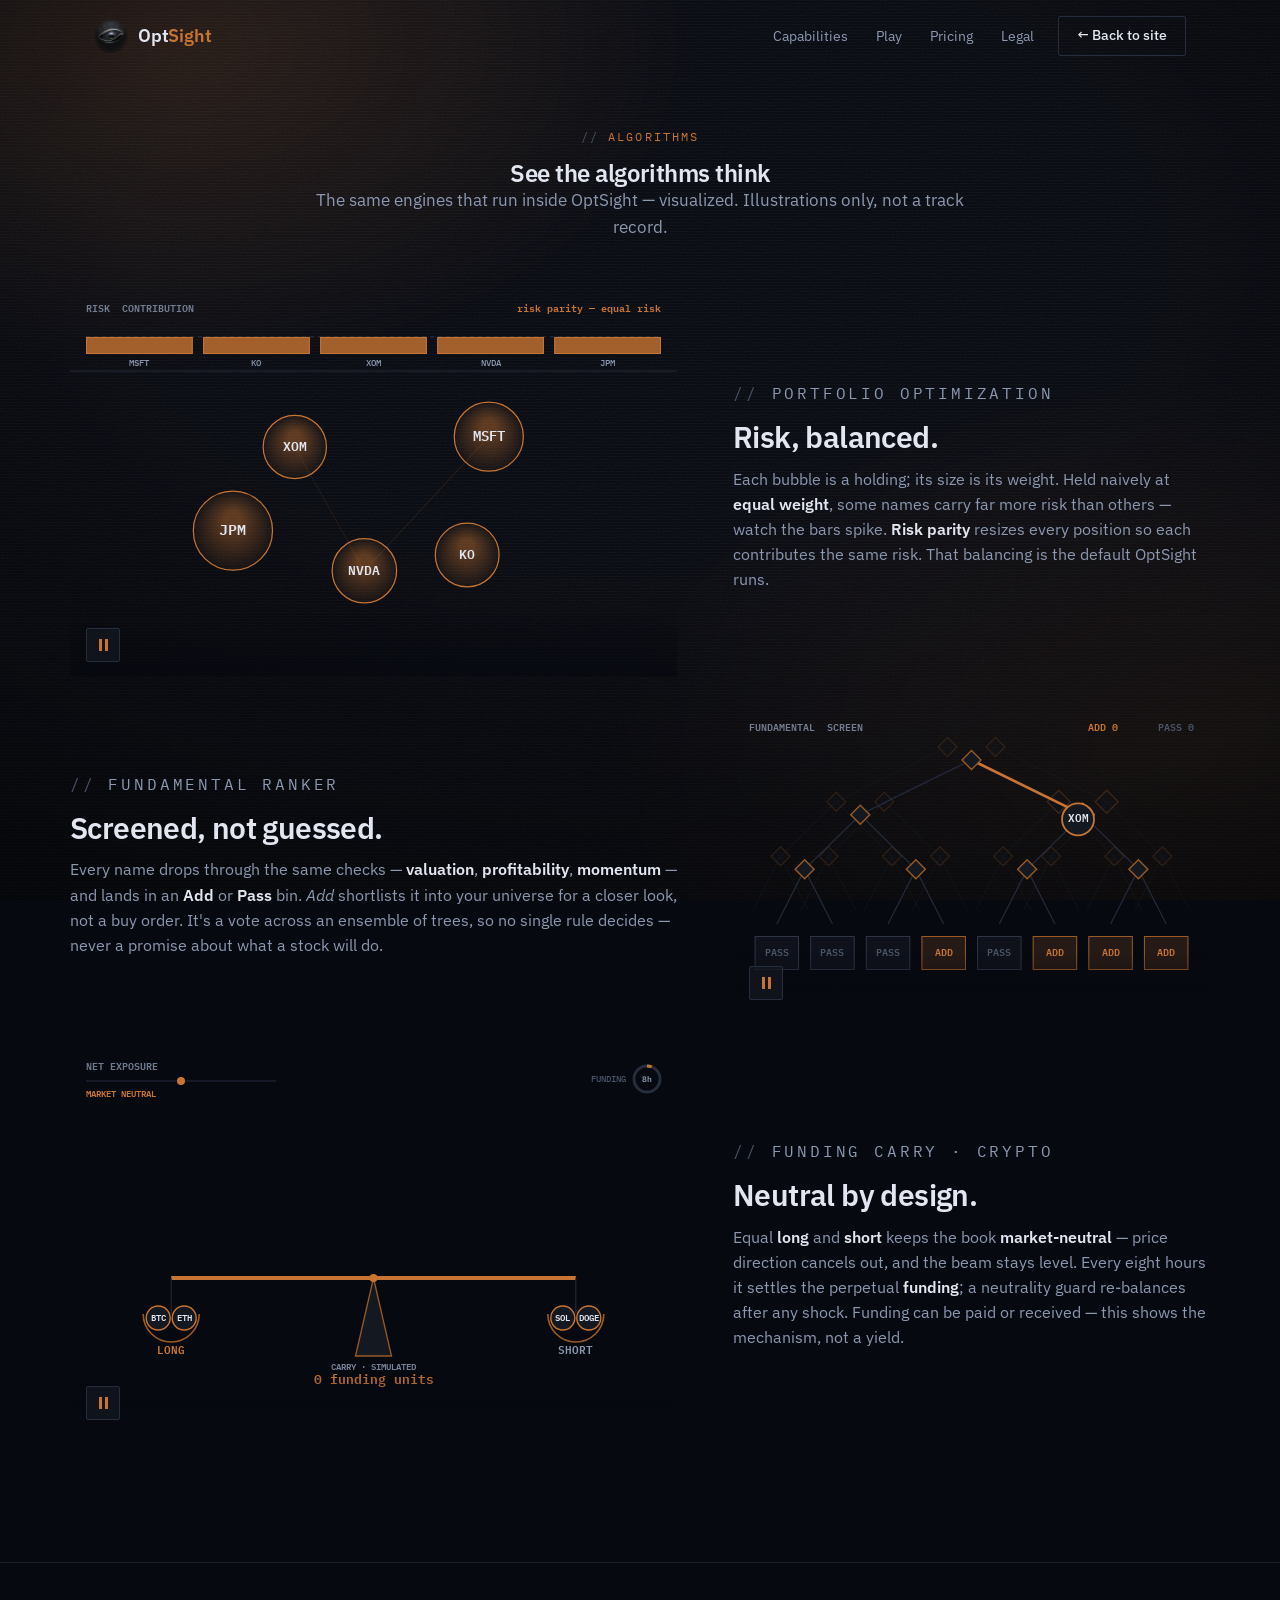
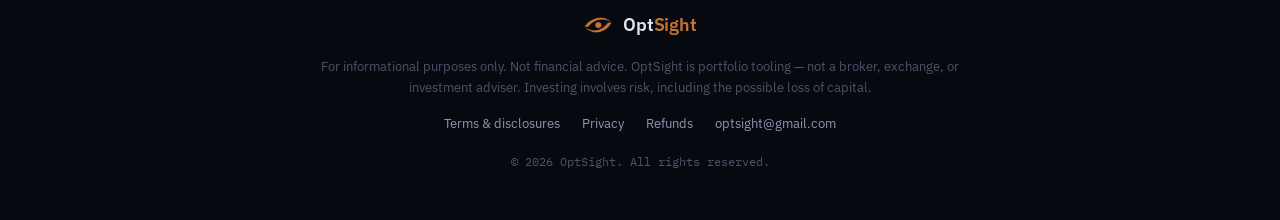
==== algorithms.html @ f640161e "Publish the OptSight marketing site Static, self-contained (no build step). Homepage, algorithm visu" ====
<!DOCTYPE html>
<html lang="en">
<head>
  <meta charset="UTF-8" />
  <meta name="viewport" content="width=device-width, initial-scale=1.0" />
  <title>See the algorithms think — OptSight</title>
  <meta name="description" content="The same engines that run inside OptSight, visualized: risk-parity optimization, the fundamental ranker, and market-neutral funding carry. Interactive, in-browser illustrations — not a track record." />

  <link rel="icon" type="image/png" href="assets/favicon.png" />
  <meta name="theme-color" content="#070910" />

  <link rel="preconnect" href="https://fonts.googleapis.com" />
  <link rel="preconnect" href="https://fonts.gstatic.com" crossorigin />
  <link href="https://fonts.googleapis.com/css2?family=IBM+Plex+Mono:wght@400;500;600&family=IBM+Plex+Sans:wght@400;500;600;700&display=swap" rel="stylesheet" />

  <link rel="stylesheet" href="styles.css" />
</head>
<body>

  <!-- ─────────────── AMBIENT BACKGROUND ─────────────── -->
  <div class="fx" aria-hidden="true">
    <div class="fx__glow"></div>
    <div class="fx__grain"></div>
    <div class="fx__scan"></div>
    <div class="fx__vignette"></div>
  </div>

  <!-- ───────────────────────── NAV ───────────────────────── -->
  <header class="nav" id="nav">
    <div class="nav__inner">
      <a class="brand" href="index.html" aria-label="OptSight home">
        <img class="logo-gif" src="assets/animated_logo_loop.gif" alt="" width="400" height="400" aria-hidden="true" loading="eager" decoding="async" />
        <span class="brand__name">Opt<span class="brand__accent">Sight</span></span>
      </a>
      <nav class="nav__links" aria-label="Primary">
        <a href="index.html#capabilities">Capabilities</a>
        <a href="play.html">Play</a>
        <a href="index.html#pricing">Pricing</a>
        <a href="index.html#legal">Legal</a>
      </nav>
      <a href="index.html" class="btn btn--ghost btn--sm">← Back to site</a>
    </div>
  </header>

  <main id="top">

    <!-- ───────────────────────── ALGORITHMS (algorithm visualizations) ───────────────────────── -->
    <section class="section" id="algorithms">
      <div class="section__head reveal">
        <p class="eyebrow">Algorithms</p>
        <h1>See the algorithms think</h1>
        <p class="section__lead">
          The same engines that run inside OptSight — visualized. Illustrations only, not a track record.
        </p>
      </div>

      <div class="viz-rows">
        <figure class="viz reveal" data-viz="optimize">
          <div class="viz__stage">
            <canvas class="viz__canvas" aria-hidden="true"></canvas>
            <div class="viz__ui"></div>
          </div>
          <figcaption class="viz__cap">
            <p class="eyebrow">Portfolio optimization</p>
            <h3>Risk, balanced.</h3>
            <p>
              Each bubble is a holding; its size is its weight. Held naively at
              <strong>equal weight</strong>, some names carry far more risk than others —
              watch the bars spike. <strong>Risk parity</strong> resizes every position so each
              contributes the same risk. That balancing is the default OptSight runs.
            </p>
          </figcaption>
        </figure>

        <figure class="viz reveal" data-viz="tree">
          <div class="viz__stage">
            <canvas class="viz__canvas" aria-hidden="true"></canvas>
            <div class="viz__ui"></div>
          </div>
          <figcaption class="viz__cap">
            <p class="eyebrow">Fundamental ranker</p>
            <h3>Screened, not guessed.</h3>
            <p>
              Every name drops through the same checks — <strong>valuation</strong>,
              <strong>profitability</strong>, <strong>momentum</strong> — and lands in an
              <strong>Add</strong> or <strong>Pass</strong> bin. <em>Add</em> shortlists it into
              your universe for a closer look, not a buy order. It's a vote across an ensemble of
              trees, so no single rule decides — never a promise about what a stock will do.
            </p>
          </figcaption>
        </figure>

        <figure class="viz reveal" data-viz="carry">
          <div class="viz__stage">
            <canvas class="viz__canvas" aria-hidden="true"></canvas>
            <div class="viz__ui"></div>
          </div>
          <figcaption class="viz__cap">
            <p class="eyebrow">Funding carry · crypto</p>
            <h3>Neutral by design.</h3>
            <p>
              Equal <strong>long</strong> and <strong>short</strong> keeps the book
              <strong>market-neutral</strong> — price direction cancels out, and the beam stays
              level. Every eight hours it settles the perpetual <strong>funding</strong>; a
              neutrality guard re-balances after any shock. Funding can be paid or received —
              this shows the mechanism, not a yield.
            </p>
          </figcaption>
        </figure>
      </div>
    </section>

  </main>

  <!-- ───────────────────────── FOOTER ───────────────────────── -->
  <footer class="footer">
    <div class="footer__inner">
      <div class="footer__brand">
        <span class="logo-mark"></span>
        <span class="brand__name">Opt<span class="brand__accent">Sight</span></span>
      </div>
      <p class="footer__disclaimer">
        For informational purposes only. Not financial advice. OptSight is portfolio tooling —
        not a broker, exchange, or investment adviser. Investing involves risk, including the
        possible loss of capital.
      </p>
      <p class="footer__links">
        <a href="index.html#legal">Terms &amp; disclosures</a>
        <a href="index.html#legal">Privacy</a>
        <a href="index.html#legal">Refunds</a>
        <a href="mailto:optsight@gmail.com">optsight@gmail.com</a>
      </p>
      <p class="footer__copy">© <span data-year>2026</span> OptSight. All rights reserved.</p>
    </div>
  </footer>

  <div class="toast" id="toast" role="status" aria-live="polite"></div>

  <script src="fx-core.js" defer></script>
  <script src="main.js" defer></script>
  <script src="viz.js" defer></script>
</body>
</html>
---- styles.css ----
/* ===================================================================
   OptSight landing — brand tokens mirror src/styles/tokens.css
   =================================================================== */
:root {
  --canvas: #070910;
  --panel:  #0e1117;
  --raised: #141820;
  --hover:  #1a1f2b;

  --accent:      #c87533;
  --accent-dim:  #9a5a26;
  --accent-glow: rgba(200, 117, 51, 0.15);
  --danger:  #ff3b3b;
  --success: #00d084;
  --warning: #f0a500;
  --muted:   #4a5568;

  --text-primary:   #e2e6f0;
  --text-secondary: #8c98b0;

  --border:        #1a1f2b;
  --border-strong: #262d3d;

  --font-mono: "IBM Plex Mono", "Courier New", monospace;
  --font-sans: "IBM Plex Sans", system-ui, sans-serif;

  --radius: 2px;
  --maxw: 1140px;
  --ease: 160ms ease;
}

/* ---------- reset ---------- */
*, *::before, *::after { box-sizing: border-box; margin: 0; padding: 0; }
html { scroll-behavior: smooth; background: var(--canvas); }
body {
  background: transparent;
  color: var(--text-primary);
  font-family: var(--font-sans);
  font-size: 16px;
  line-height: 1.6;
  -webkit-font-smoothing: antialiased;
  overflow-x: hidden;
}
a { color: inherit; text-decoration: none; }
h1, h2, h3 { font-weight: 600; line-height: 1.12; letter-spacing: -0.02em; }
img, svg { display: block; }
::selection { background: var(--accent); color: #fff; }

/* ---------- shared bits ---------- */
.accent { color: var(--accent); }

.eyebrow {
  font-family: var(--font-mono);
  font-size: 0.72rem;
  text-transform: uppercase;
  letter-spacing: 0.18em;
  color: var(--accent);
  margin-bottom: 14px;
}
.eyebrow::before { content: "// "; color: var(--muted); font-weight: 400; }

/* blinking terminal caret */
.caret {
  display: inline-block;
  width: 7px;
  height: 1.05em;
  margin-left: 7px;
  background: var(--accent);
  vertical-align: -2px;
  animation: blink 1.05s steps(1) infinite;
}

.logo-mark {
  display: inline-block;
  width: 30px;
  aspect-ratio: 644 / 389;
  background: var(--accent);
  -webkit-mask: url(assets/logo-eye.png) center / contain no-repeat;
          mask: url(assets/logo-eye.png) center / contain no-repeat;
  flex: none;
}
.logo-mark--xl { width: clamp(180px, 28vw, 320px); }

/* animated chrome eye — brand mark in the top banner */
.logo-gif {
  width: 34px;
  height: 34px;
  object-fit: contain;
  flex: none;
  /* dissolve the gif's dark square plate so it blends into the bar */
  -webkit-mask-image: radial-gradient(circle at 50% 50%, #000 52%, transparent 74%);
          mask-image: radial-gradient(circle at 50% 50%, #000 52%, transparent 74%);
  filter: contrast(1.05) drop-shadow(0 0 8px rgba(200, 117, 51, 0.25));
}

/* ---------- buttons ---------- */
.btn {
  display: inline-flex;
  align-items: center;
  justify-content: center;
  gap: 8px;
  font-family: var(--font-sans);
  font-size: 0.95rem;
  font-weight: 500;
  padding: 13px 26px;
  border-radius: var(--radius);
  border: 1px solid transparent;
  cursor: pointer;
  transition: transform var(--ease), background var(--ease),
              border-color var(--ease), box-shadow var(--ease);
  white-space: nowrap;
}
.btn--sm { padding: 8px 18px; font-size: 0.85rem; }
.btn--block { width: 100%; }
.btn--primary {
  background: var(--accent);
  color: #0a0a0a;
  font-weight: 600;
  box-shadow: 0 0 0 0 var(--accent-glow);
}
.btn--primary:hover {
  background: #d98341;
  transform: translateY(-2px);
  box-shadow: 0 10px 30px -8px var(--accent-glow);
}
.btn--ghost {
  background: transparent;
  color: var(--text-primary);
  border-color: var(--border-strong);
}
.btn--ghost:hover {
  border-color: var(--accent);
  color: var(--accent);
  transform: translateY(-2px);
}

/* ===================================================================
   AMBIENT BACKGROUND FX  (fixed, behind all content)
   underground texture: drifting copper aurora + film grain + scanlines + vignette
   =================================================================== */
.fx {
  position: fixed;
  inset: 0;
  z-index: -1;            /* above html bg, below content */
  pointer-events: none;
  overflow: hidden;
}
.fx__glow {
  position: absolute;
  inset: -25%;
  background:
    radial-gradient(38% 34% at 26% 20%, rgba(200, 117, 51, 0.16), transparent 70%),
    radial-gradient(44% 38% at 80% 72%, rgba(200, 117, 51, 0.10), transparent 72%);
  filter: blur(12px);
  animation: aurora 24s ease-in-out infinite alternate;
}
.fx__grain {
  position: absolute;
  inset: -50%;
  background-image: url("data:image/svg+xml,<svg xmlns='http://www.w3.org/2000/svg' width='220' height='220'><filter id='n'><feTurbulence type='fractalNoise' baseFrequency='0.82' numOctaves='2' stitchTiles='stitch'/><feColorMatrix type='saturate' values='0'/></filter><rect width='100%25' height='100%25' filter='url(%23n)'/></svg>");
  background-size: 220px 220px;
  opacity: 0.06;
  mix-blend-mode: overlay;
  animation: grain 0.5s steps(5) infinite;
}
.fx__scan {
  position: absolute;
  inset: 0;
  opacity: 0.5;
  mix-blend-mode: overlay;
  background-image: repeating-linear-gradient(
    to bottom, rgba(255, 255, 255, 0.035) 0 1px, transparent 1px 3px);
  animation: flicker 7s steps(1) infinite;   /* faint CRT instability */
}
.fx__vignette {
  position: absolute;
  inset: 0;
  background: radial-gradient(ellipse 100% 88% at 50% 28%,
    transparent 38%, rgba(0, 0, 0, 0.55) 100%);
}

/* ===================================================================
   NAV
   =================================================================== */
.nav {
  position: fixed;
  inset: 0 0 auto 0;
  z-index: 50;
  background: rgba(7, 9, 16, 0);
  border-bottom: 1px solid transparent;
  transition: background var(--ease), border-color var(--ease), backdrop-filter var(--ease);
}
.nav.is-scrolled {
  background: rgba(7, 9, 16, 0.82);
  backdrop-filter: blur(10px);
  border-bottom-color: var(--border);
}
.nav__inner {
  max-width: var(--maxw);
  margin: 0 auto;
  padding: 16px 24px;
  display: flex;
  align-items: center;
  gap: 24px;
}
.brand { display: inline-flex; align-items: center; gap: 10px; }
.brand__name { font-weight: 600; font-size: 1.1rem; letter-spacing: -0.01em; }
.brand__accent { color: var(--accent); }
.nav__links {
  display: flex;
  gap: 28px;
  margin-left: auto;
  font-size: 0.9rem;
  color: var(--text-secondary);
}
.nav__links a { transition: color var(--ease); }
.nav__links a:hover { color: var(--text-primary); }

/* ===================================================================
   HERO
   =================================================================== */
.hero {
  position: relative;
  min-height: 92vh;
  display: flex;
  align-items: center;
  justify-content: center;
  text-align: center;
  padding: 140px 24px 80px;
  overflow: hidden;
}
.hero__content { position: relative; z-index: 1; max-width: 760px; }

/* the eyebrow tagline types itself out on load (inherits the eyebrow's copper) */
.typed { color: inherit; }

/* RGB-split glitch on hover — wordmark and animated logo (not the title) */
.brand:hover .brand__name { animation: glitch 0.42s steps(2) infinite; }
.brand:hover .logo-gif { animation: logo-glitch 0.42s steps(2) infinite; }
.hero__title {
  font-size: clamp(2.6rem, 7vw, 4.6rem);
  margin-bottom: 22px;
}
.hero__sub {
  font-size: clamp(1rem, 2.2vw, 1.18rem);
  color: var(--text-secondary);
  max-width: 600px;
  margin: 0 auto 34px;
}
.hero__cta { display: flex; gap: 14px; justify-content: center; flex-wrap: wrap; }
.hero__note {
  margin-top: 18px;
  font-family: var(--font-mono);
  font-size: 0.78rem;
  color: var(--muted);
  letter-spacing: 0.04em;
}

/* ===================================================================
   SECTIONS
   =================================================================== */
.section { padding: clamp(72px, 11vw, 128px) 24px; }
.section--alt { background: var(--panel); border-block: 1px solid var(--border); }
.section__head { max-width: 680px; margin: 0 auto 56px; text-align: center; }
.section__head h2 { font-size: clamp(1.7rem, 4vw, 2.5rem); margin-bottom: 14px; }
.section__lead { color: var(--text-secondary); font-size: 1.05rem; }
.section__lead strong { color: var(--text-primary); font-weight: 600; }

/* ---------- capability cards ---------- */
.cards {
  max-width: var(--maxw);
  margin: 0 auto;
  display: grid;
  grid-template-columns: repeat(auto-fit, minmax(250px, 1fr));
  gap: 16px;
}
.card {
  background: var(--raised);
  border: 1px solid var(--border);
  border-radius: var(--radius);
  padding: 28px 24px;
  transition: transform var(--ease), border-color var(--ease), background var(--ease);
}
.card:hover {
  transform: translateY(-3px);
  border-color: var(--border-strong);
  background: var(--hover);
}
.card h3 { font-size: 1.1rem; margin-bottom: 10px; }
.card p { color: var(--text-secondary); font-size: 0.92rem; line-height: 1.55; }
.card__brokers { list-style: none; margin-top: 14px; display: grid; gap: 7px; }
.card__brokers li { font-size: 0.86rem; color: var(--text-primary); }
.card__brokers-cat {
  display: inline-block; min-width: 52px; margin-right: 6px;
  font-family: var(--font-mono); font-size: 0.64rem; text-transform: uppercase;
  letter-spacing: 0.12em; color: var(--accent);
}
.card__icon {
  display: block;
  width: 26px; height: 26px;
  margin-bottom: 18px;
  background: var(--accent);
  -webkit-mask-repeat: no-repeat; mask-repeat: no-repeat;
  -webkit-mask-position: center; mask-position: center;
  -webkit-mask-size: contain;   mask-size: contain;
}
.card__icon[data-icon="optimize"]  { -webkit-mask-image: var(--i-optimize);  mask-image: var(--i-optimize); }
.card__icon[data-icon="signal"]    { -webkit-mask-image: var(--i-signal);    mask-image: var(--i-signal); }
.card__icon[data-icon="ai"]        { -webkit-mask-image: var(--i-ai);        mask-image: var(--i-ai); }
.card__icon[data-icon="broker"]    { -webkit-mask-image: var(--i-broker);    mask-image: var(--i-broker); }
.card__icon[data-icon="analytics"] { -webkit-mask-image: var(--i-analytics); mask-image: var(--i-analytics); }
.card__icon[data-icon="pool"]      { -webkit-mask-image: var(--i-pool);      mask-image: var(--i-pool); }
.card__icon[data-icon="guard"]     { -webkit-mask-image: var(--i-guard);     mask-image: var(--i-guard); }
.card__icon[data-icon="lock"]      { -webkit-mask-image: var(--i-lock);      mask-image: var(--i-lock); }

/* inline stroke-SVG icons (alpha-masked → tinted copper) */
:root {
  --i-optimize:  url("data:image/svg+xml;utf8,<svg xmlns='http://www.w3.org/2000/svg' viewBox='0 0 24 24' fill='none' stroke='black' stroke-width='1.6' stroke-linecap='round' stroke-linejoin='round'><circle cx='12' cy='12' r='7'/><circle cx='12' cy='12' r='2.5'/><path d='M12 1v4M12 19v4M1 12h4M19 12h4'/></svg>");
  --i-signal:    url("data:image/svg+xml;utf8,<svg xmlns='http://www.w3.org/2000/svg' viewBox='0 0 24 24' fill='none' stroke='black' stroke-width='1.6' stroke-linecap='round' stroke-linejoin='round'><path d='M2 16 L7 16 L9 8 L12 20 L15 12 L17 16 L22 16'/></svg>");
  --i-ai:        url("data:image/svg+xml;utf8,<svg xmlns='http://www.w3.org/2000/svg' viewBox='0 0 24 24' fill='none' stroke='black' stroke-width='1.6' stroke-linecap='round' stroke-linejoin='round'><path d='M4 4h16v11H8l-4 4z'/><path d='M9 9h6M9 12h4'/></svg>");
  --i-broker:    url("data:image/svg+xml;utf8,<svg xmlns='http://www.w3.org/2000/svg' viewBox='0 0 24 24' fill='none' stroke='black' stroke-width='1.6' stroke-linecap='round' stroke-linejoin='round'><circle cx='6' cy='6' r='2.5'/><circle cx='18' cy='18' r='2.5'/><path d='M8.5 6.5 A8 8 0 0 1 17 15.5'/></svg>");
  --i-analytics: url("data:image/svg+xml;utf8,<svg xmlns='http://www.w3.org/2000/svg' viewBox='0 0 24 24' fill='none' stroke='black' stroke-width='1.6' stroke-linecap='round' stroke-linejoin='round'><path d='M3 21h18'/><rect x='5' y='12' width='3.2' height='6'/><rect x='10.4' y='7' width='3.2' height='11'/><rect x='15.8' y='3' width='3.2' height='15'/></svg>");
  --i-pool:      url("data:image/svg+xml;utf8,<svg xmlns='http://www.w3.org/2000/svg' viewBox='0 0 24 24' fill='none' stroke='black' stroke-width='1.6' stroke-linecap='round' stroke-linejoin='round'><circle cx='9' cy='12' r='6'/><circle cx='15' cy='12' r='6'/></svg>");
  --i-guard:     url("data:image/svg+xml;utf8,<svg xmlns='http://www.w3.org/2000/svg' viewBox='0 0 24 24' fill='none' stroke='black' stroke-width='1.6' stroke-linecap='round' stroke-linejoin='round'><path d='M12 2 L20 5 V11 C20 16 16.5 19.5 12 22 C7.5 19.5 4 16 4 11 V5 Z'/><path d='M9 12l2 2 4-4'/></svg>");
  --i-lock:      url("data:image/svg+xml;utf8,<svg xmlns='http://www.w3.org/2000/svg' viewBox='0 0 24 24' fill='none' stroke='black' stroke-width='1.6' stroke-linecap='round' stroke-linejoin='round'><rect x='4.5' y='10' width='15' height='10' rx='1.5'/><path d='M8 10V7a4 4 0 0 1 8 0v3'/></svg>");
}

/* ---------- what you'll need (bring your own keys) ---------- */
.keys {
  max-width: var(--maxw);
  margin: 0 auto;
  display: grid;
  grid-template-columns: repeat(auto-fit, minmax(260px, 1fr));
  gap: 16px;
}
.keygroup {
  background: var(--raised);
  border: 1px solid var(--border);
  border-radius: var(--radius);
  padding: 24px 22px;
}
.keygroup__label {
  font-family: var(--font-mono);
  font-size: 0.66rem;
  text-transform: uppercase;
  letter-spacing: 0.14em;
  color: var(--accent);
  margin-bottom: 16px;
}
.keygroup ul { list-style: none; display: grid; gap: 12px; }
.keygroup li { display: grid; gap: 2px; }
.keygroup__name { font-size: 0.95rem; font-weight: 600; color: var(--text-primary); }
.keygroup__note { font-size: 0.82rem; color: var(--text-secondary); }
.keygroup__foot {
  margin-top: 16px;
  padding-top: 14px;
  border-top: 1px solid var(--border);
  font-size: 0.78rem;
  color: var(--muted);
}
.keys__fine {
  max-width: var(--maxw);
  margin: 22px auto 0;
  text-align: center;
  font-size: 0.82rem;
  color: var(--muted);
}

/* ---------- steps ---------- */
.steps {
  max-width: var(--maxw);
  margin: 0 auto;
  list-style: none;
  display: grid;
  grid-template-columns: repeat(auto-fit, minmax(260px, 1fr));
  gap: 20px;
}
.step {
  position: relative;
  padding: 28px 24px 28px;
  border: 1px solid var(--border);
  border-top: 2px solid var(--accent);
  border-radius: var(--radius);
  background: var(--raised);
}
.step__num {
  font-family: var(--font-mono);
  font-size: 0.85rem;
  color: var(--accent);
  letter-spacing: 0.1em;
}
.step h3 { font-size: 1.15rem; margin: 12px 0 8px; }
.step p { color: var(--text-secondary); font-size: 0.94rem; }

/* ---------- privacy ---------- */
.privacy {
  max-width: var(--maxw);
  margin: 0 auto;
  display: grid;
  grid-template-columns: 1.3fr 0.7fr;
  gap: 48px;
  align-items: center;
}
.privacy h2 { font-size: clamp(1.6rem, 3.6vw, 2.3rem); margin-bottom: 18px; }
.privacy p { color: var(--text-secondary); margin-bottom: 22px; }
.privacy strong { color: var(--text-primary); }
.privacy__mark { display: flex; justify-content: center; }
.privacy__mark .logo-mark { opacity: 0.9; filter: drop-shadow(0 0 40px var(--accent-glow)); }

.ticks { list-style: none; display: grid; gap: 10px; }
.ticks li {
  position: relative;
  padding-left: 26px;
  color: var(--text-secondary);
  font-size: 0.95rem;
}
.ticks li::before {
  content: "";
  position: absolute;
  left: 0; top: 7px;
  width: 14px; height: 14px;
  background: var(--success);
  -webkit-mask: url("data:image/svg+xml;utf8,<svg xmlns='http://www.w3.org/2000/svg' viewBox='0 0 24 24' fill='none' stroke='black' stroke-width='3' stroke-linecap='round' stroke-linejoin='round'><path d='M4 12l5 5L20 6'/></svg>") center/contain no-repeat;
          mask: url("data:image/svg+xml;utf8,<svg xmlns='http://www.w3.org/2000/svg' viewBox='0 0 24 24' fill='none' stroke='black' stroke-width='3' stroke-linecap='round' stroke-linejoin='round'><path d='M4 12l5 5L20 6'/></svg>") center/contain no-repeat;
}
.ticks--center { justify-items: start; max-width: 240px; margin: 0 auto; }

/* ---------- pricing ---------- */
.price-card {
  max-width: 380px;
  margin: 0 auto;
  background: var(--raised);
  border: 1px solid var(--border-strong);
  border-radius: var(--radius);
  padding: 36px 32px;
  text-align: center;
  box-shadow: 0 30px 80px -40px var(--accent-glow);
}
.price-card__head {
  display: inline-flex;
  align-items: center;
  gap: 10px;
  font-weight: 600;
  margin-bottom: 18px;
}
.badge {
  display: inline-block;
  margin-bottom: 18px;
  padding: 4px 11px;
  font-family: var(--font-mono);
  font-size: 0.66rem;
  text-transform: uppercase;
  letter-spacing: 0.16em;
  color: var(--accent);
  border: 1px solid var(--accent-dim);
  border-radius: var(--radius);
}
.price { display: flex; align-items: baseline; justify-content: center; gap: 10px; margin-bottom: 6px; }
.price__was {
  font-family: var(--font-mono);
  font-size: 1.15rem;
  color: var(--muted);
  text-decoration: line-through;
  text-decoration-color: var(--danger);
  align-self: center;
}
.price__amount { font-family: var(--font-mono); font-size: 3rem; font-weight: 600; color: var(--text-primary); }
.price__period { font-family: var(--font-mono); font-size: 0.85rem; color: var(--muted); }
.price__drop {
  font-family: var(--font-mono);
  font-size: 0.74rem;
  letter-spacing: 0.04em;
  color: var(--accent);
  margin-bottom: 24px;
}
.price-card .ticks { margin-bottom: 28px; }
.price-card__fine { margin-top: 14px; font-size: 0.78rem; color: var(--muted); }

.price-devices {
  display: inline-flex;
  align-items: center;
  gap: 10px;
  margin: 0 auto 24px;
  padding: 8px 14px;
  border: 1px solid var(--accent-dim);
  border-radius: var(--radius);
  background: var(--accent-glow);
}
.price-devices__icons { display: inline-flex; align-items: center; gap: 8px; color: var(--accent); }
.price-devices__icons svg { width: 22px; height: 22px; display: block; }
.price-devices__label {
  font-family: var(--font-mono);
  font-size: 0.78rem;
  letter-spacing: 0.03em;
  color: var(--text-primary);
}

/* ===================================================================
   FOOTER
   =================================================================== */
.footer { border-top: 1px solid var(--border); padding: 48px 24px; background: var(--canvas); }
.footer__inner { max-width: var(--maxw); margin: 0 auto; text-align: center; }
.footer__brand { display: inline-flex; align-items: center; gap: 10px; margin-bottom: 18px; }
.footer__disclaimer {
  max-width: 640px;
  margin: 0 auto 16px;
  font-size: 0.8rem;
  color: var(--muted);
  line-height: 1.6;
}
.footer__links {
  display: flex;
  flex-wrap: wrap;
  justify-content: center;
  gap: 8px 22px;
  margin-bottom: 18px;
  font-size: 0.8rem;
  color: var(--text-secondary);
}
.footer__links a { transition: color var(--ease); }
.footer__links a:hover { color: var(--accent); }
.footer__copy { font-family: var(--font-mono); font-size: 0.78rem; color: var(--muted); }

/* ===================================================================
   SCREENSHOTS — "Inside the app"
   =================================================================== */
.shots {
  max-width: var(--maxw);
  margin: 0 auto;
  display: grid;
  gap: clamp(48px, 7vw, 88px);
}
.shot figcaption { max-width: 640px; margin: 0 auto 20px; text-align: center; }
.shot figcaption h3 { font-size: 1.15rem; margin-bottom: 8px; }
.shot figcaption p { color: var(--text-secondary); font-size: 0.95rem; line-height: 1.6; }
.shot img {
  display: block;
  width: 100%;
  height: auto;
  border: 1px solid var(--border-strong);
  border-radius: var(--radius);
  box-shadow: 0 24px 60px rgba(0, 0, 0, 0.55);
}

/* ===================================================================
   LEGAL — terms, privacy, refunds (single canonical anchor #legal)
   =================================================================== */
.legal {
  max-width: 780px;
  margin: 0 auto;
  border: 1px solid var(--border);
  background: var(--panel);
  padding: clamp(24px, 4vw, 44px);
}
.legal__meta {
  display: flex;
  flex-wrap: wrap;
  gap: 8px 20px;
  margin-bottom: 32px;
  padding-bottom: 18px;
  border-bottom: 1px solid var(--border);
  font-family: var(--font-mono);
  font-size: 0.72rem;
  letter-spacing: 0.1em;
  text-transform: uppercase;
  color: var(--muted);
}
.legal__block + .legal__block { margin-top: 30px; }
.legal__block h3 {
  font-size: 0.95rem;
  font-weight: 600;
  letter-spacing: 0.01em;
  color: var(--text-primary);
  margin-bottom: 12px;
}
.legal__block p {
  font-size: 0.88rem;
  line-height: 1.7;
  color: var(--text-secondary);
}
.legal__block p + p { margin-top: 12px; }
.legal__block strong { color: var(--text-primary); font-weight: 600; }
.legal__block a { color: var(--accent); }
.legal__block a:hover { text-decoration: underline; }
.legal__note {
  margin-top: 14px;
  padding-left: 14px;
  border-left: 2px solid var(--accent-dim);
  font-size: 0.82rem !important;
  color: var(--muted) !important;
}

/* ===================================================================
   TOAST (placeholder CTA feedback)
   =================================================================== */
.toast {
  position: fixed;
  left: 50%;
  bottom: 28px;
  transform: translate(-50%, 24px);
  background: var(--raised);
  border: 1px solid var(--border-strong);
  border-left: 2px solid var(--accent);
  border-radius: var(--radius);
  padding: 12px 18px;
  font-size: 0.88rem;
  color: var(--text-primary);
  opacity: 0;
  pointer-events: none;
  transition: opacity 200ms ease, transform 200ms ease;
  z-index: 100;
  max-width: min(92vw, 420px);
}
.toast.is-show { opacity: 1; transform: translate(-50%, 0); }

/* ===================================================================
   SCROLL REVEAL
   =================================================================== */
.reveal {
  opacity: 0;
  transform: translateY(16px);
  transition: opacity 560ms ease-out, transform 560ms ease-out;
  will-change: opacity, transform;
}
.reveal.is-visible { opacity: 1; transform: none; }

/* ===================================================================
   ANIMATIONS
   =================================================================== */
@keyframes aurora {
  0%   { transform: translate3d(0, 0, 0) scale(1); }
  100% { transform: translate3d(2.5%, -2%, 0) scale(1.08); }
}
@keyframes grain {
  0%   { transform: translate(0, 0); }
  20%  { transform: translate(-5%, 3%); }
  40%  { transform: translate(3%, -6%); }
  60%  { transform: translate(-3%, 5%); }
  80%  { transform: translate(6%, 2%); }
  100% { transform: translate(0, 0); }
}
@keyframes blink { 0%, 50% { opacity: 1; } 50.01%, 100% { opacity: 0; } }
@keyframes glitch {
  0%   { text-shadow: none; transform: translate(0, 0); }
  25%  { text-shadow: -2px 0 var(--danger), 2px 0 #20e0ff; transform: translate(1px, -1px); }
  50%  { text-shadow: 2px 0 var(--danger), -2px 0 #20e0ff; transform: translate(-1px, 1px); }
  75%  { text-shadow: -1px 0 var(--danger), 1px 0 #20e0ff; transform: translate(1px, 0); }
  100% { text-shadow: none; transform: translate(0, 0); }
}
@keyframes logo-glitch {
  0%, 100% { filter: contrast(1.05) drop-shadow(-2px 0 rgba(255, 59, 59, 0.7)) drop-shadow(2px 0 rgba(32, 224, 255, 0.7)); transform: translate(0, 0); }
  50%      { filter: contrast(1.05) drop-shadow(2px 0 rgba(255, 59, 59, 0.7)) drop-shadow(-2px 0 rgba(32, 224, 255, 0.7)); transform: translate(1px, -1px); }
}
@keyframes flicker {
  0%, 95%, 100% { opacity: 0.5; }
  96% { opacity: 0.34; }
  97% { opacity: 0.56; }
  98% { opacity: 0.4; }
  99% { opacity: 0.52; }
}

/* ===================================================================
   INTERACTIVE — algorithm visualizations (canvas)  [added: fun pass]
   =================================================================== */
.viz-rows {
  max-width: var(--maxw);
  margin: 0 auto;
  display: grid;
  gap: 40px;
}
.viz {
  display: grid;
  grid-template-columns: 1.12fr 0.88fr;
  gap: clamp(28px, 5vw, 56px);
  align-items: center;
}
.viz:nth-child(even) .viz__stage { order: 2; }   /* alternate sides */

.viz__stage {
  position: relative;
  aspect-ratio: 16 / 10;
  background: transparent;   /* animations sit directly on the page background */
  overflow: visible;
}
.viz__canvas { position: absolute; inset: 0; width: 100%; height: 100%; }

/* control strip over the canvas (play/pause + any viz-specific control) */
.viz__ui {
  position: absolute;
  left: 0; right: 0; bottom: 0;
  display: flex;
  align-items: center;
  gap: 16px;
  padding: 14px 16px;
  background: linear-gradient(to top, rgba(7, 9, 16, 0.86), transparent);
  pointer-events: none;   /* only the controls themselves are clickable */
}
.viz__ui > * { pointer-events: auto; }

/* play / pause */
.viz__toggle {
  flex: none;
  width: 34px; height: 34px;
  display: inline-flex;
  align-items: center;
  justify-content: center;
  background: rgba(20, 24, 32, 0.72);
  border: 1px solid var(--border-strong);
  border-radius: var(--radius);
  cursor: pointer;
  transition: border-color var(--ease), background var(--ease);
}
.viz__toggle:hover { border-color: var(--accent); background: var(--hover); }
.viz__toggle::before {
  content: "";
  display: block;
}
/* paused → show a play triangle (click to play) */
.viz__toggle[data-state="paused"]::before {
  width: 0; height: 0;
  margin-left: 2px;
  border-left: 11px solid var(--accent);
  border-top: 7px solid transparent;
  border-bottom: 7px solid transparent;
}
/* playing → show pause bars (click to pause) */
.viz__toggle[data-state="playing"]::before {
  width: 3px; height: 12px;
  background: var(--accent);
  box-shadow: 6px 0 0 0 var(--accent);
  transform: translateX(-3px);
}

/* risk-appetite slider */
.viz__slider {
  display: inline-flex;
  align-items: center;
  gap: 12px;
  flex: 1 1 auto;
  max-width: 460px;
}
.viz__slider-label {
  font-family: var(--font-mono);
  font-size: 0.66rem;
  text-transform: uppercase;
  letter-spacing: 0.14em;
  color: var(--text-secondary);
  white-space: nowrap;
}
.viz__slider input[type="range"] {
  -webkit-appearance: none;
  appearance: none;
  flex: 1 1 auto;
  height: 3px;
  border-radius: 2px;
  background: linear-gradient(to right, var(--accent-dim), var(--border-strong));
  cursor: pointer;
}
.viz__slider input[type="range"]::-webkit-slider-thumb {
  -webkit-appearance: none;
  appearance: none;
  width: 14px; height: 14px;
  border-radius: 50%;
  background: var(--accent);
  border: 2px solid #0a0a0a;
  box-shadow: 0 0 10px var(--accent-glow);
}
.viz__slider input[type="range"]::-moz-range-thumb {
  width: 14px; height: 14px;
  border-radius: 50%;
  background: var(--accent);
  border: 2px solid #0a0a0a;
}
.viz__cap h3 { font-size: clamp(1.3rem, 3vw, 1.9rem); margin: 10px 0 12px; }
.viz__cap p { color: var(--text-secondary); font-size: 0.98rem; }
.viz__cap strong { color: var(--text-primary); font-weight: 600; }

@media (max-width: 760px) {
  .viz { grid-template-columns: 1fr; gap: 24px; }
  .viz:nth-child(even) .viz__stage { order: 0; }
  .viz__stage { order: -1; }          /* canvas first, caption below */
  .viz__slider { max-width: none; flex: 1 1 auto; }
  .viz__slider-label { font-size: 0.58rem; }
}
/* reduced motion → static illustration; hide the motion-implying slider */
@media (prefers-reduced-motion: reduce) {
  .viz__slider { display: none; }
}

/* ===================================================================
   PLAYGROUND — "Beat the bots" market game  [added: fun pass]
   =================================================================== */
.play {
  max-width: var(--maxw);
  margin: 0 auto;
  display: grid;
  grid-template-columns: 1.5fr 1fr;
  gap: 32px;
  align-items: start;
}
.play__board { position: relative; }
.play__canvas { width: 100%; aspect-ratio: 16 / 9; display: block; }
.play__disclaimer {
  margin-top: 12px;
  padding-left: 10px;
  border-left: 2px solid var(--accent-dim);
  font-size: 0.74rem;
  line-height: 1.5;
  color: var(--muted);
}

.play__panel {
  background: var(--raised);
  border: 1px solid var(--border);
  border-radius: var(--radius);
  padding: 20px;
}
.play__panel-head {
  display: flex; justify-content: space-between; align-items: baseline;
  margin-bottom: 16px;
}
.play__title { font-weight: 600; font-size: 0.98rem; }
.play__seed {
  font-family: var(--font-mono);
  font-size: 0.66rem; letter-spacing: 0.1em; color: var(--muted);
}

.play__alloc { display: grid; gap: 15px; }
.alloc-row {
  display: grid;
  grid-template-columns: auto 1fr auto;
  align-items: center;
  gap: 6px 12px;
}
.alloc-name {
  font-family: var(--font-mono); font-size: 0.8rem;
  display: inline-flex; align-items: center; white-space: nowrap;
}
.alloc-name i { width: 9px; height: 9px; border-radius: 2px; margin-right: 7px; }
.alloc-pct {
  font-family: var(--font-mono); font-size: 0.8rem;
  color: var(--text-primary); min-width: 40px; text-align: right;
}
.alloc-stat {
  grid-column: 1 / -1;
  font-family: var(--font-mono); font-size: 0.66rem; color: var(--muted);
}
.play__alloc input[type="range"] {
  -webkit-appearance: none; appearance: none;
  width: 100%; height: 3px; border-radius: 2px;
  background: var(--border-strong); cursor: pointer;
}
.play__alloc input[type="range"]::-webkit-slider-thumb {
  -webkit-appearance: none; appearance: none;
  width: 14px; height: 14px; border-radius: 50%;
  background: var(--accent); border: 2px solid #0a0a0a;
}
.play__alloc input[type="range"]::-moz-range-thumb {
  width: 14px; height: 14px; border-radius: 50%;
  background: var(--accent); border: 2px solid #0a0a0a;
}

.play__actions { display: flex; gap: 10px; flex-wrap: wrap; margin-top: 22px; }
.play__result { margin-top: 18px; }
.result-hint { font-size: 0.85rem; color: var(--text-secondary); }
.result-head { font-size: 0.9rem; color: var(--text-secondary); margin-bottom: 10px; }
.result-head strong { color: var(--accent); font-family: var(--font-mono); }
.result-tbl {
  width: 100%; border-collapse: collapse;
  font-family: var(--font-mono); font-size: 0.78rem; margin-bottom: 12px;
}
.result-tbl td { padding: 6px 4px; border-bottom: 1px solid var(--border); }
.result-tbl tr.is-you { background: rgba(200, 117, 51, 0.09); }
.r-rank { color: var(--muted); width: 18px; }
.r-name i { width: 8px; height: 8px; border-radius: 2px; margin-right: 6px; }
.r-val { text-align: right; color: var(--text-primary); }
.r-ret { text-align: right; color: var(--text-secondary); }
.r-dd { text-align: right; color: var(--muted); }
.result-note { font-size: 0.78rem; line-height: 1.55; color: var(--muted); }
.result-note strong { color: var(--text-secondary); }

@media (max-width: 860px) {
  .play { grid-template-columns: 1fr; }
}

/* ---------- homepage teaser ---------- */
.play-teaser__cta { margin-top: 24px; }
.play-teaser__fine { margin-top: 14px; font-size: 0.78rem; color: var(--muted); }

/* ---------- dedicated playground page (play.html) ---------- */
.play2-wrap { padding-top: 120px; }
.play2-wrap .section__head { text-align: center; margin-bottom: 40px; }
.play2-wrap .section__head h1 { font-size: clamp(1.9rem, 4.5vw, 2.7rem); margin-bottom: 14px; }

.play2 { max-width: var(--maxw); margin: 0 auto; display: grid; gap: 22px; }
.play2__board { position: relative; }
.play2__canvas { width: 100%; aspect-ratio: 5 / 2; display: block; max-height: 460px; }
.play2__hud {
  display: flex; justify-content: space-between; margin-top: 8px;
  font-family: var(--font-mono); font-size: 0.72rem; letter-spacing: 0.08em; color: var(--muted);
}
.play2__session { color: var(--text-secondary); }

.play2__controls { display: flex; flex-wrap: wrap; gap: 10px; align-items: center; }
.play2__spacer { flex: 1 1 auto; }

.play2__cols { display: grid; grid-template-columns: 1fr 1fr; gap: 22px; align-items: start; }
.play2__col {
  background: var(--raised); border: 1px solid var(--border);
  border-radius: var(--radius); padding: 20px;
}
.play2__panel-head {
  display: flex; justify-content: space-between; align-items: baseline; margin-bottom: 16px;
}
.play2__legend { display: flex; flex-wrap: wrap; gap: 14px; margin-bottom: 16px; }
.play2__chip {
  font-family: var(--font-mono); font-size: 0.7rem; color: var(--text-secondary);
  display: inline-flex; align-items: center;
}
.play2__chip i { width: 9px; height: 9px; border-radius: 2px; margin-right: 6px; }

.play2__bots { display: grid; gap: 12px; }
.bot-row {
  display: grid; grid-template-columns: 88px 1fr;
  align-items: center; gap: 10px; padding: 4px 5px; border-radius: var(--radius);
}
.bot-row.is-you { background: rgba(200, 117, 51, 0.08); }
.bot-row.is-leader .bot-rank { color: var(--accent); }
.bot-name {
  font-family: var(--font-mono); font-size: 0.78rem;
  display: inline-flex; align-items: center; white-space: nowrap;
}
.bot-name i { width: 8px; height: 8px; border-radius: 2px; margin-right: 6px; flex: none; }
.bot-bar {
  display: flex; height: 12px; overflow: hidden;
  border: 1px solid var(--border-strong); border-radius: 2px; background: var(--panel);
}
.bot-seg { height: 100%; flex: none; transition: width 200ms ease; }
.bot-val {
  font-family: var(--font-mono); font-size: 0.78rem;
  color: var(--text-primary); text-align: right; min-width: 66px;
}
.bot-rank {
  font-family: var(--font-mono); font-size: 0.72rem;
  color: var(--muted); text-align: right; min-width: 26px;
}
.play2__method {
  margin-top: 16px; padding-left: 10px;
  border-left: 2px solid var(--accent-dim);
  font-size: 0.78rem; line-height: 1.55; color: var(--text-secondary);
}
.play2__method strong { color: var(--accent); }
.play2__hint { margin-top: 14px; font-size: 0.78rem; color: var(--text-secondary); }

/* standings table (below the chart) */
.play2__scoreboard { margin-top: 4px; }
.score-tbl { width: 100%; border-collapse: collapse; font-family: var(--font-mono); font-size: 0.82rem; }
.score-tbl th {
  font-weight: 500; font-size: 0.62rem; text-transform: uppercase; letter-spacing: 0.1em;
  color: var(--muted); text-align: right; padding: 6px 8px; border-bottom: 1px solid var(--border);
}
.score-tbl th.sc-name, .score-tbl td.sc-name { text-align: left; }
.score-tbl td {
  padding: 8px; border-bottom: 1px solid var(--border);
  text-align: right; color: var(--text-primary);
}
.score-tbl tr.is-you td { background: rgba(200, 117, 51, 0.08); }
.score-tbl tr.is-leader .sc-rank { color: var(--accent); }
.sc-rank { color: var(--muted); width: 34px; }
.sc-name i { display: inline-block; width: 9px; height: 9px; border-radius: 2px; margin-right: 8px; }
.sc-ret.up { color: var(--success); }
.sc-ret.down { color: var(--danger); }
.sc-dd { color: var(--text-secondary); }

.play2__note { margin-top: 14px; font-size: 0.8rem; line-height: 1.55; color: var(--muted); }
.play2__note strong { color: var(--text-secondary); }
.play__alloc.is-locked { opacity: 0.5; }

@media (max-width: 860px) {
  .play2__cols { grid-template-columns: 1fr; }
}

/* ===================================================================
   RESPONSIVE
   =================================================================== */
/* 7 nav links + the Buy button crowd the 1140px inner container before the
   mobile breakpoint hides them — tighten first, then hide. */
@media (max-width: 940px) {
  .nav__links { gap: 18px; font-size: 0.85rem; }
}
@media (max-width: 760px) {
  .nav__links { display: none; }
  .privacy { grid-template-columns: 1fr; text-align: center; }
  .privacy .ticks { justify-items: center; }
  .privacy__mark { order: -1; }
}

/* ===================================================================
   REDUCED MOTION — content fully visible, no animation
   =================================================================== */
@media (prefers-reduced-motion: reduce) {
  html { scroll-behavior: auto; }
  *, *::before, *::after {
    animation: none !important;
    transition: none !important;
  }
  .reveal { opacity: 1 !important; transform: none !important; }
}
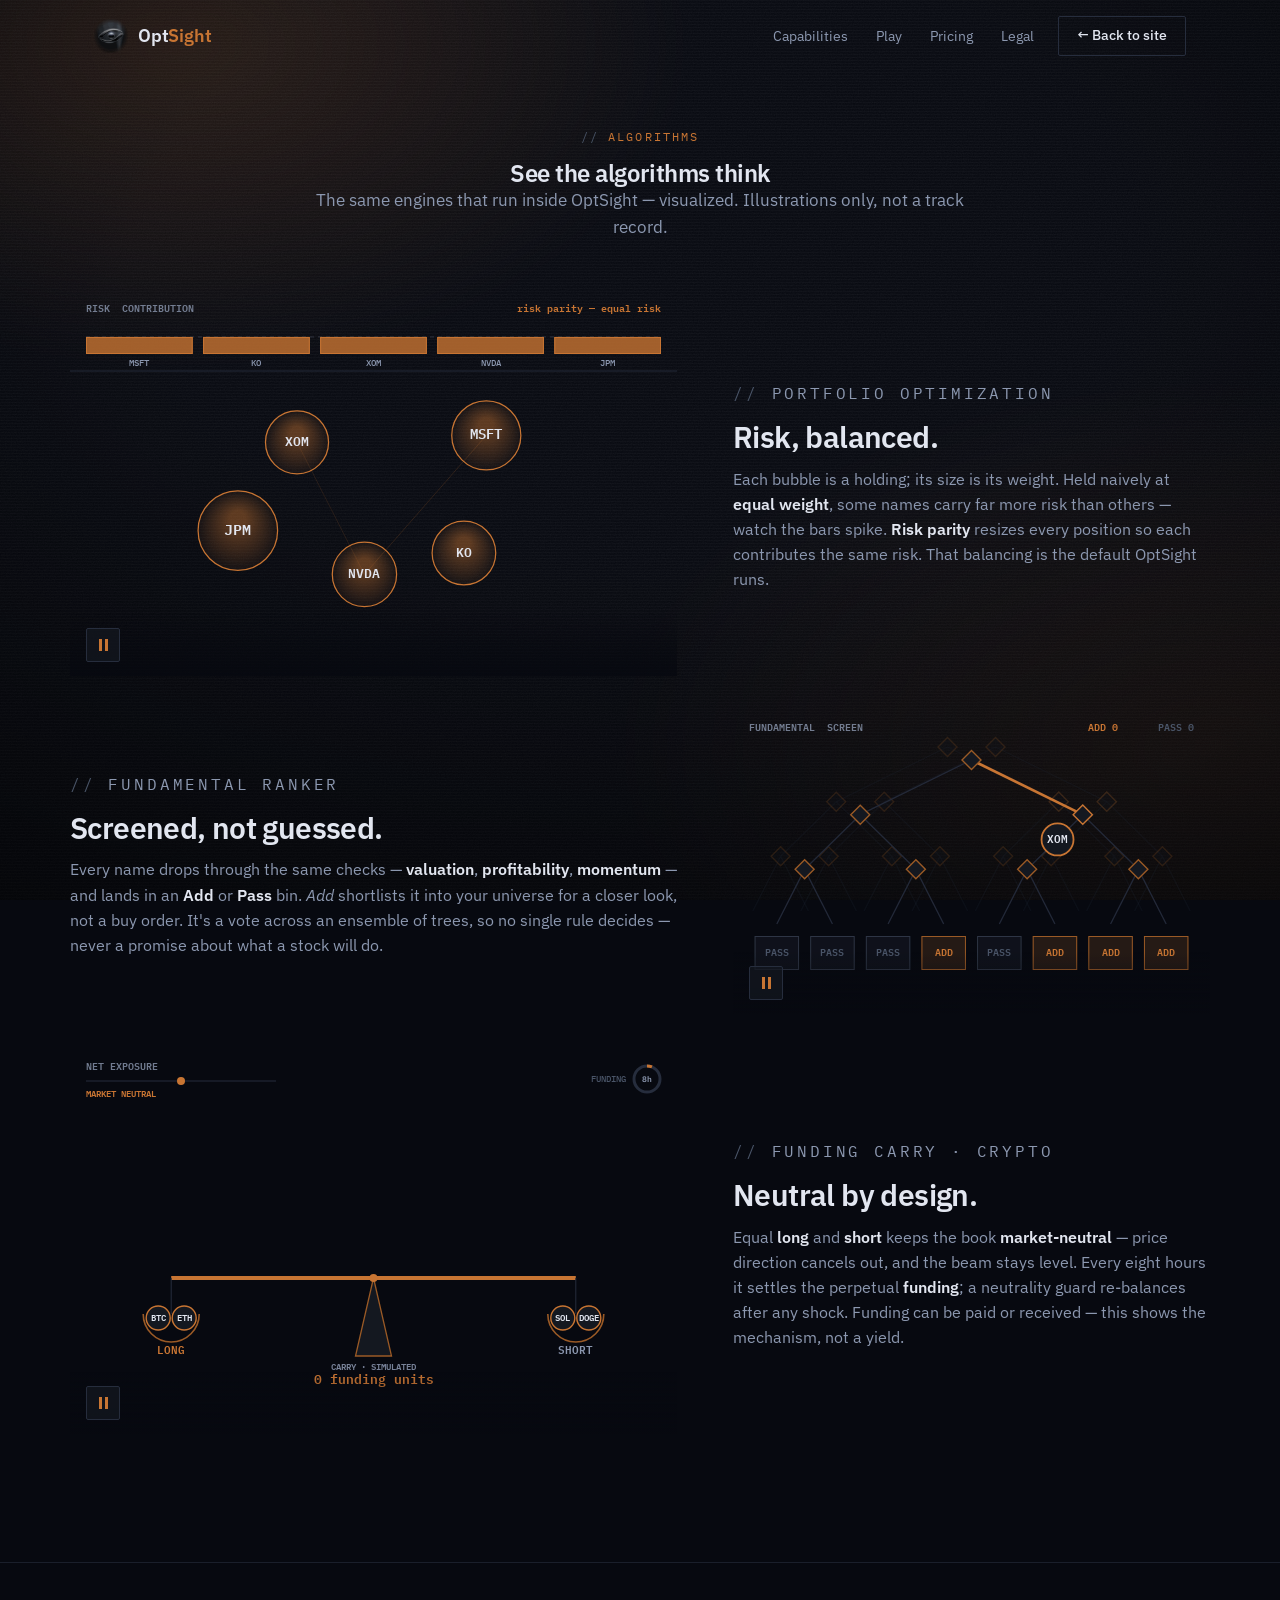
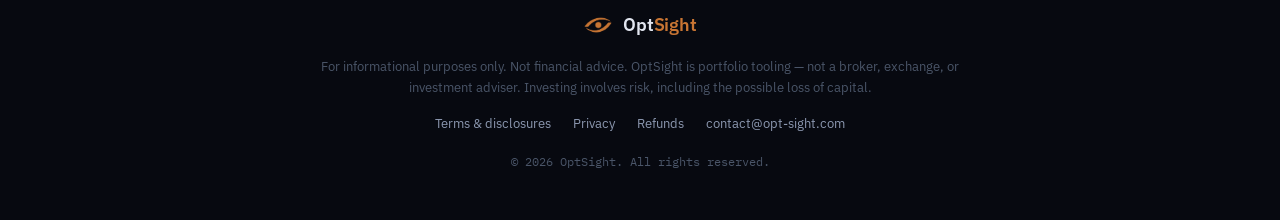
==== commit 8d7c17ac: "Support address: optsight@gmail.com -> contact@opt-sight.com The repo changed this weeks ago but it " ====
--- a/algorithms.html
+++ b/algorithms.html
@@ -128,7 +128,7 @@
         <a href="index.html#legal">Terms &amp; disclosures</a>
         <a href="index.html#legal">Privacy</a>
         <a href="index.html#legal">Refunds</a>
-        <a href="mailto:optsight@gmail.com">optsight@gmail.com</a>
+        <a href="mailto:contact@opt-sight.com">contact@opt-sight.com</a>
       </p>
       <p class="footer__copy">© <span data-year>2026</span> OptSight. All rights reserved.</p>
     </div>
--- a/styles.css
+++ b/styles.css
@@ -456,14 +456,6 @@
   border-radius: var(--radius);
 }
 .price { display: flex; align-items: baseline; justify-content: center; gap: 10px; margin-bottom: 6px; }
-.price__was {
-  font-family: var(--font-mono);
-  font-size: 1.15rem;
-  color: var(--muted);
-  text-decoration: line-through;
-  text-decoration-color: var(--danger);
-  align-self: center;
-}
 .price__amount { font-family: var(--font-mono); font-size: 3rem; font-weight: 600; color: var(--text-primary); }
 .price__period { font-family: var(--font-mono); font-size: 0.85rem; color: var(--muted); }
 .price__drop {
